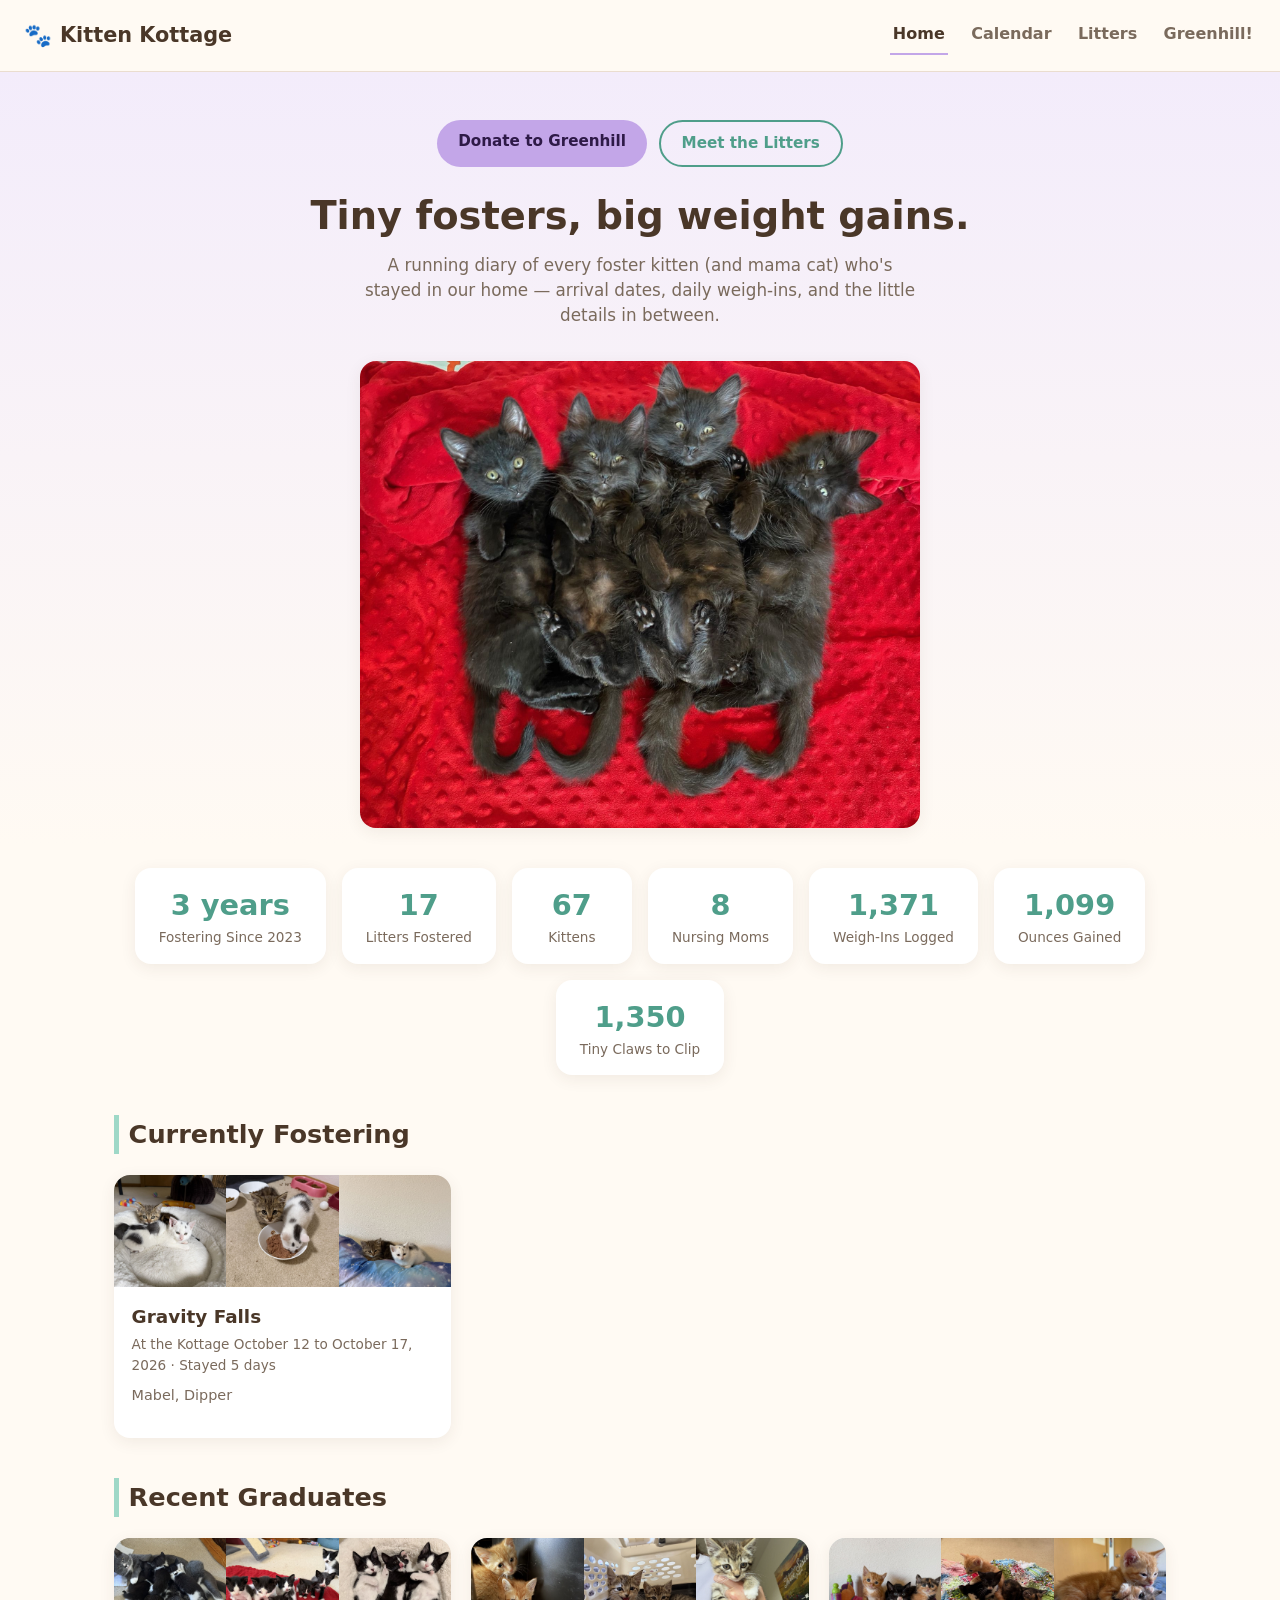
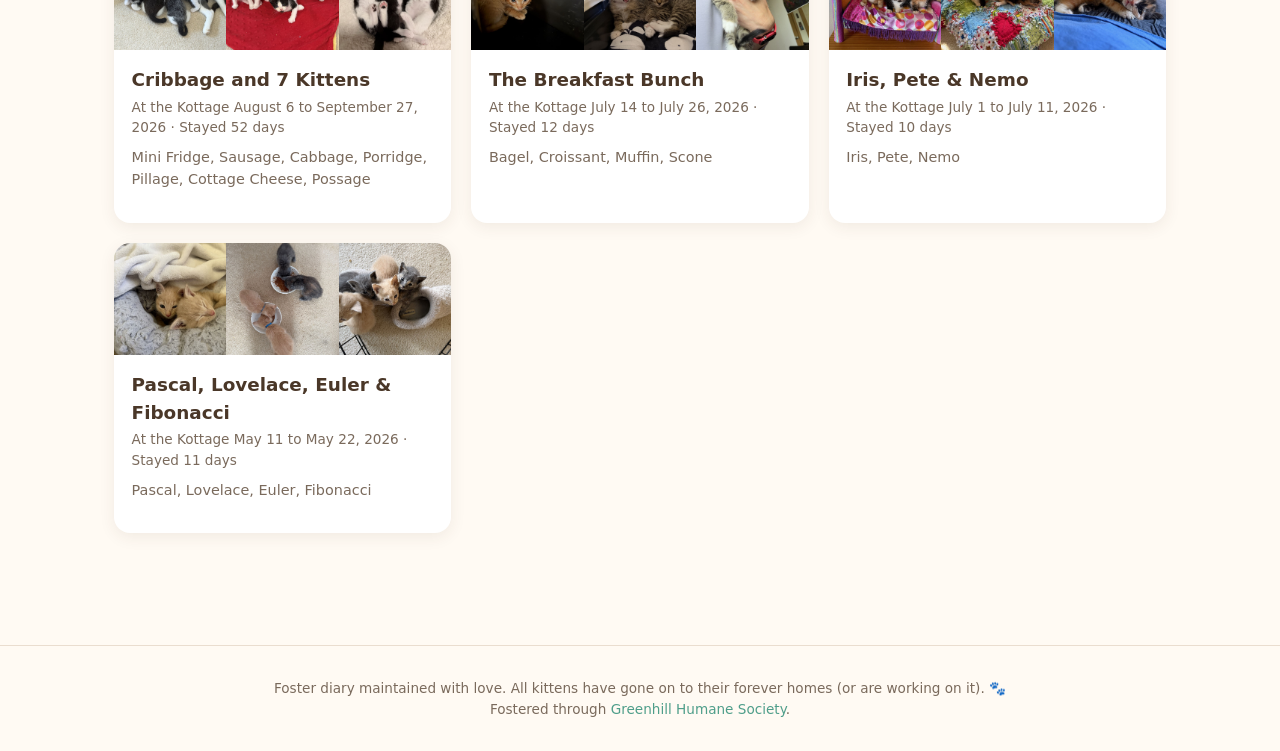
==== index.html @ db10ff48 "Add a grown-up card for Nami (formerly Lea) on the April litter page Optimized and EXIF-stripped adu" ====
<!DOCTYPE html>
<html lang="en">
<head>
<!-- Google tag (gtag.js) -->
<script async src="https://www.googletagmanager.com/gtag/js?id=G-9P6FNTDQVV"></script>
<script>
  window.dataLayer = window.dataLayer || [];
  function gtag(){dataLayer.push(arguments);}
  gtag('js', new Date());

  gtag('config', 'G-9P6FNTDQVV');
</script>
<meta charset="UTF-8">
<meta name="viewport" content="width=device-width, initial-scale=1.0">
<title>Kitten Kottage — Foster Kitten Diary</title>
<link rel="stylesheet" href="css/style.css?v=36">
</head>
<body>

<header class="site-header">
  <div class="brand"><span class="paw">🐾</span> Kitten Kottage</div>
  <nav class="site-nav">
    <a href="index.html" class="active">Home</a>
    <a href="calendar.html">Calendar</a>
    <a href="litters.html">Litters</a>
    <a href="about.html">Greenhill!</a>
  </nav>
</header>

<div class="hero">
  <div class="hero-pills">
    <a class="btn" href="https://www.green-hill.org/donate/" target="_blank" rel="noopener">Donate to Greenhill</a>
    <a class="btn secondary" href="litters.html">Meet the Litters</a>
  </div>
  <h1>Tiny fosters, big weight gains.</h1>
  <p>A running diary of every foster kitten (and mama cat) who's stayed in our home — arrival dates, daily weigh-ins, and the little details in between.</p>
  <img class="hero-photo" src="images/void-kittens/2024-05-18_IMG_7731.jpeg" alt="Four black kittens from the Void Kittens litter asleep on their backs on a red blanket">
</div>

<main>
  <section id="stats">
    <div class="stats-row" id="stats-row"></div>
  </section>

  <section>
    <h2>Currently Fostering</h2>
    <div class="card-grid" id="current-litter-card"></div>
  </section>

  <section>
    <h2>Recent Graduates</h2>
    <div class="card-grid" id="recent-litters"></div>
  </section>
</main>

<footer>
  Foster diary maintained with love. All kittens have gone on to their forever homes (or are working on it). 🐾<br>Fostered through <a href="https://www.green-hill.org/" target="_blank" rel="noopener">Greenhill Humane Society</a>.
</footer>

<script src="js/kittens-data.js?v=36"></script>
<script src="js/photos-data.js?v=36"></script>
<script src="js/photos-extra.js?v=36"></script>
<script src="js/photo-overrides.js?v=36"></script>
<script src="js/utils.js?v=36"></script>
<script>
(function () {
  const totalLitters = KITTENS_DATA.length;
  const totalKittens = KITTENS_DATA.reduce((sum, b) => sum + b.kittens.length, 0);
  const totalMoms = KITTENS_DATA.filter(b => b.mom).length;
  const totalWeighIns = KITTENS_DATA.reduce((sum, b) => {
    const kitCount = b.kittens.reduce((s, k) => s + k.weights.length, 0);
    const momCount = b.mom ? b.mom.weights.length : 0;
    return sum + kitCount + momCount;
  }, 0);

  // Net change from each kitten's first to last weigh-in, summed (moms excluded).
  const ouncesGained = Math.round(KITTENS_DATA.reduce((sum, b) => sum + b.kittens.reduce((s, k) => {
    const w = [...k.weights].sort((a, b) => a.date.localeCompare(b.date));
    return s + (w[w.length - 1].oz - w[0].oz);
  }, 0), 0));

  const earliestArrival = KITTENS_DATA.reduce((min, b) => b.arrival < min ? b.arrival : min, KITTENS_DATA[0].arrival);
  const fosteringLabel = formatDuration(new Date(earliestArrival + "T00:00:00"), new Date());

  document.getElementById("stats-row").innerHTML = `
    <div class="stat-card"><div class="num">${fosteringLabel}</div><div class="label">Fostering Since ${new Date(earliestArrival + "T00:00:00").getFullYear()}</div></div>
    <div class="stat-card"><div class="num">${totalLitters}</div><div class="label">Litters Fostered</div></div>
    <div class="stat-card"><div class="num">${totalKittens}</div><div class="label">Kittens</div></div>
    <div class="stat-card"><div class="num">${totalMoms}</div><div class="label">Nursing Moms</div></div>
    <div class="stat-card"><div class="num">${totalWeighIns.toLocaleString()}</div><div class="label">Weigh-Ins Logged</div></div>
    <div class="stat-card"><div class="num">${ouncesGained.toLocaleString()}</div><div class="label">Ounces Gained</div></div>
    <div class="stat-card"><div class="num">${((totalKittens + totalMoms) * 18).toLocaleString()}</div><div class="label">Tiny Claws to Clip</div></div>
  `;

  const sorted = [...KITTENS_DATA].sort((a, b) => b.arrival.localeCompare(a.arrival));
  const current = sorted[0];
  const rest = sorted.slice(1, 5);

  function card(batch) {
    const names = batch.kittens.map(k => k.name).join(", ");
    return `
      <a class="litter-card" href="litter.html?id=${encodeURIComponent(batch.id)}" style="text-decoration:none;color:inherit;">
        <div class="photo-row">${photoRow(batch.id, 3)}</div>
        <div class="body">
          <h3>${batch.label}</h3>
          <div class="arrival-date">${kottageLine(batch)}</div>
          <div class="kitten-names">${names}</div>
        </div>
      </a>`;
  }

  document.getElementById("current-litter-card").innerHTML = card(current);
  document.getElementById("recent-litters").innerHTML = rest.map(card).join("");
})();
</script>
</body>
</html>
---- css/style.css ----
:root {
  --purple: #c3a6e8;
  --purple-light: #f3ecfb;
  --cream: #fffaf3;
  --ink: #4a3728;
  --ink-soft: #7a6a5c;
  --mint: #9fd8c7;
  --mint-dark: #4f9e8a;
  --pink: #f4a6b7;
  --line: #eaddcf;
  --card-shadow: 0 4px 16px rgba(74, 55, 40, 0.08);
  --radius: 16px;
  color-scheme: light;
}

* { box-sizing: border-box; }

body {
  margin: 0;
  font-family: "Segoe UI", system-ui, -apple-system, sans-serif;
  background: var(--cream);
  color: var(--ink);
  line-height: 1.5;
}

a { color: var(--mint-dark); text-decoration: none; }
a:hover { text-decoration: underline; }

img { max-width: 100%; display: block; }

.site-header {
  display: flex;
  align-items: center;
  justify-content: space-between;
  padding: 1rem 1.5rem;
  background: var(--cream);
  border-bottom: 1px solid var(--line);
  position: sticky;
  top: 0;
  z-index: 20;
  flex-wrap: wrap;
  gap: 0.75rem;
}

.brand {
  display: flex;
  align-items: center;
  gap: 0.5rem;
  font-size: 1.3rem;
  font-weight: 700;
  color: var(--ink);
}
.brand .paw { font-size: 1.4rem; }

.site-nav {
  display: flex;
  gap: 1.25rem;
  flex-wrap: wrap;
}

.site-nav a {
  color: var(--ink-soft);
  font-weight: 600;
  padding: 0.4rem 0.2rem;
  border-bottom: 2px solid transparent;
}
.site-nav a:hover, .site-nav a.active {
  color: var(--ink);
  border-bottom-color: var(--purple);
  text-decoration: none;
}

main { max-width: 1100px; margin: 0 auto; padding: 1.5rem; }

.hero {
  text-align: center;
  padding: 3rem 1.5rem 1rem;
  background: linear-gradient(180deg, var(--purple-light), var(--cream));
}
.hero h1 { font-size: 2.4rem; margin: 0 0 0.5rem; }
.hero p { max-width: 560px; margin: 0 auto; color: var(--ink-soft); font-size: 1.05rem; }
.hero-pills { margin-bottom: 1.25rem; display: flex; gap: 0.75rem; justify-content: center; flex-wrap: wrap; }
.hero-photo {
  display: block;
  width: 100%;
  max-width: 560px;
  margin: 2rem auto 0;
  border-radius: var(--radius);
  box-shadow: var(--card-shadow);
}

.btn {
  display: inline-block;
  padding: 0.65rem 1.3rem;
  border-radius: 999px;
  background: var(--purple);
  color: #2e1a47;
  font-weight: 700;
  border: none;
  cursor: pointer;
  font-size: 0.95rem;
}
.btn:hover { background: #ae8ddb; text-decoration: none; }
.btn.secondary { background: transparent; border: 2px solid var(--mint-dark); color: var(--mint-dark); }
.btn.secondary:hover { background: var(--mint); border-color: var(--mint); color: #14382f; }

section { margin: 2.5rem 0; }
h2 { font-size: 1.6rem; border-left: 5px solid var(--mint); padding-left: 0.6rem; }

.stats-row {
  display: flex;
  gap: 1rem;
  justify-content: center;
  flex-wrap: wrap;
}
#stats { margin-top: 0; }
.stat-card {
  background: white;
  border-radius: var(--radius);
  box-shadow: var(--card-shadow);
  padding: 1rem 1.5rem;
  text-align: center;
  min-width: 120px;
}
.stat-card .num { font-size: 1.8rem; font-weight: 800; color: var(--mint-dark); }
.stat-card .label { font-size: 0.85rem; color: var(--ink-soft); }

.card-grid {
  display: grid;
  grid-template-columns: repeat(auto-fill, minmax(260px, 1fr));
  gap: 1.25rem;
}

.litter-card {
  background: white;
  border-radius: var(--radius);
  box-shadow: var(--card-shadow);
  overflow: hidden;
  display: flex;
  flex-direction: column;
}
.photo-row {
  display: grid;
  grid-template-columns: repeat(3, 1fr);
}
.placeholder-photo {
  aspect-ratio: 1;
  background: var(--purple-light);
  display: flex;
  align-items: center;
  justify-content: center;
  font-size: 1.8rem;
  border: 1px dashed var(--line);
}
img.placeholder-photo { border: none; width: 100%; height: 100%; }

.photo-gallery {
  display: grid;
  grid-template-columns: repeat(auto-fill, minmax(140px, 1fr));
  gap: 0.6rem;
}
.photo-gallery img {
  width: 100%;
  aspect-ratio: 1;
  object-fit: cover;
  border-radius: 10px;
  box-shadow: var(--card-shadow);
}
.litter-card .body { padding: 1rem 1.1rem 1.2rem; }
.litter-card h3 { margin: 0 0 0.2rem; font-size: 1.15rem; }
.litter-card .arrival-date { color: var(--ink-soft); font-size: 0.85rem; margin-bottom: 0.6rem; }
.litter-card .kitten-names { font-size: 0.9rem; color: var(--ink-soft); margin-bottom: 0.8rem; }
.badge {
  display: inline-block;
  background: var(--mint);
  color: #14382f;
  font-size: 0.75rem;
  font-weight: 700;
  padding: 0.15rem 0.6rem;
  border-radius: 999px;
  margin-bottom: 0.5rem;
}

footer {
  text-align: center;
  padding: 2rem 1rem;
  color: var(--ink-soft);
  font-size: 0.85rem;
  border-top: 1px solid var(--line);
  margin-top: 3rem;
}

/* Calendar */
.calendar-header {
  display: flex;
  align-items: center;
  justify-content: space-between;
  margin-bottom: 1rem;
}
.calendar-header h2 { border: none; padding: 0; margin: 0; font-size: 1.5rem; }
.calendar-nav { display: flex; gap: 0.5rem; align-items: center; }
.calendar-nav button {
  background: white;
  border: 1px solid var(--line);
  border-radius: 8px;
  padding: 0.4rem 0.8rem;
  cursor: pointer;
  font-size: 1rem;
}
.calendar-nav button:hover { background: var(--purple-light); }

.legend { display: flex; gap: 1.25rem; flex-wrap: wrap; margin-bottom: 1rem; font-size: 0.85rem; color: var(--ink-soft); }
.legend span { display: inline-flex; align-items: center; gap: 0.35rem; }
.legend .dot { width: 10px; height: 10px; border-radius: 50%; display: inline-block; }
.dot.new { background: var(--pink); }
.dot.weigh { background: var(--mint-dark); }

.calendar-grid {
  display: grid;
  grid-template-columns: repeat(7, minmax(0, 1fr));
  gap: 4px;
  background: var(--line);
  border: 1px solid var(--line);
  border-radius: var(--radius);
  overflow: hidden;
}
.calendar-grid .dow {
  background: var(--purple-light);
  text-align: center;
  font-size: 0.75rem;
  font-weight: 700;
  padding: 0.4rem 0;
  color: var(--ink-soft);
}
.day-cell {
  background: white;
  min-height: 90px;
  min-width: 0;
  padding: 0.35rem;
  font-size: 0.75rem;
  cursor: pointer;
  display: flex;
  flex-direction: column;
  gap: 0.2rem;
  overflow: hidden;
}
.day-cell:hover { background: var(--purple-light); }
.day-cell.empty { background: #f7f3ec; cursor: default; }
.day-cell .day-num { font-weight: 700; color: var(--ink-soft); }
.day-cell.today .day-num {
  background: var(--purple);
  color: #2e1a47;
  border-radius: 50%;
  width: 20px;
  height: 20px;
  display: inline-flex;
  align-items: center;
  justify-content: center;
}
.day-tag {
  font-size: 0.65rem;
  border-radius: 5px;
  padding: 1px 4px;
  display: inline-block;
  line-height: 1.3;
}
.day-tag.new { background: var(--pink); color: #5c1930; }
.day-tag.weigh { background: var(--mint); color: #14382f; }

.day-modal-backdrop {
  position: fixed; inset: 0;
  background: rgba(74, 55, 40, 0.35);
  display: none;
  align-items: center;
  justify-content: center;
  z-index: 50;
  padding: 1rem;
}
.day-modal-backdrop.open { display: flex; }
.day-modal {
  background: white;
  border-radius: var(--radius);
  max-width: 420px;
  width: 100%;
  max-height: 80vh;
  overflow-y: auto;
  padding: 1.25rem 1.4rem;
  box-shadow: 0 10px 40px rgba(0,0,0,0.2);
}
.day-modal h3 { margin-top: 0; }
.day-modal .close-btn {
  float: right;
  background: none;
  border: none;
  font-size: 1.2rem;
  cursor: pointer;
  color: var(--ink-soft);
}
.weigh-entry { display: flex; justify-content: space-between; padding: 0.3rem 0; border-bottom: 1px solid var(--line); font-size: 0.9rem; }
.weigh-entry:last-child { border-bottom: none; }

/* Litter detail */
.litter-detail-header { display: flex; gap: 1.5rem; flex-wrap: wrap; align-items: flex-start; }
.kitten-detail-card {
  background: white;
  border-radius: var(--radius);
  box-shadow: var(--card-shadow);
  padding: 1rem 1.2rem;
  margin-bottom: 1.25rem;
}
.kitten-detail-card h4 { margin: 0 0 0.3rem; }
.kitten-detail-card .meta { color: var(--ink-soft); font-size: 0.85rem; margin-bottom: 0.6rem; }
.sparkline { width: 100%; height: 70px; }

.food-notes {
  background: var(--mint);
  color: #14382f;
  border-radius: 10px;
  padding: 0.5rem 0.8rem;
  font-size: 0.85rem;
  margin-top: 0.5rem;
}

@media (max-width: 640px) {
  .day-cell { min-height: 64px; font-size: 0.65rem; }
  .hero h1 { font-size: 1.8rem; }
  .litter-detail-header { flex-direction: column; }
}

.memorial {
  display: flex;
  gap: 1.25rem;
  align-items: center;
  background: var(--purple-light);
  border: 1px solid var(--line);
  border-radius: var(--radius);
  padding: 1.1rem 1.25rem;
}
.memorial img { width: 160px; height: 160px; object-fit: cover; border-radius: 12px; flex-shrink: 0; }
.memorial h2 { margin: 0 0 0.4rem; border: none; padding: 0; font-size: 1.25rem; }
.memorial p { margin: 0; }
@media (max-width: 640px) {
  .memorial { flex-direction: column; align-items: flex-start; }
  .memorial img { width: 100%; height: auto; max-height: 260px; }
}

.grown-up img { display: block; width: 100%; max-width: 320px; border-radius: 12px; margin: 0.5rem 0; }
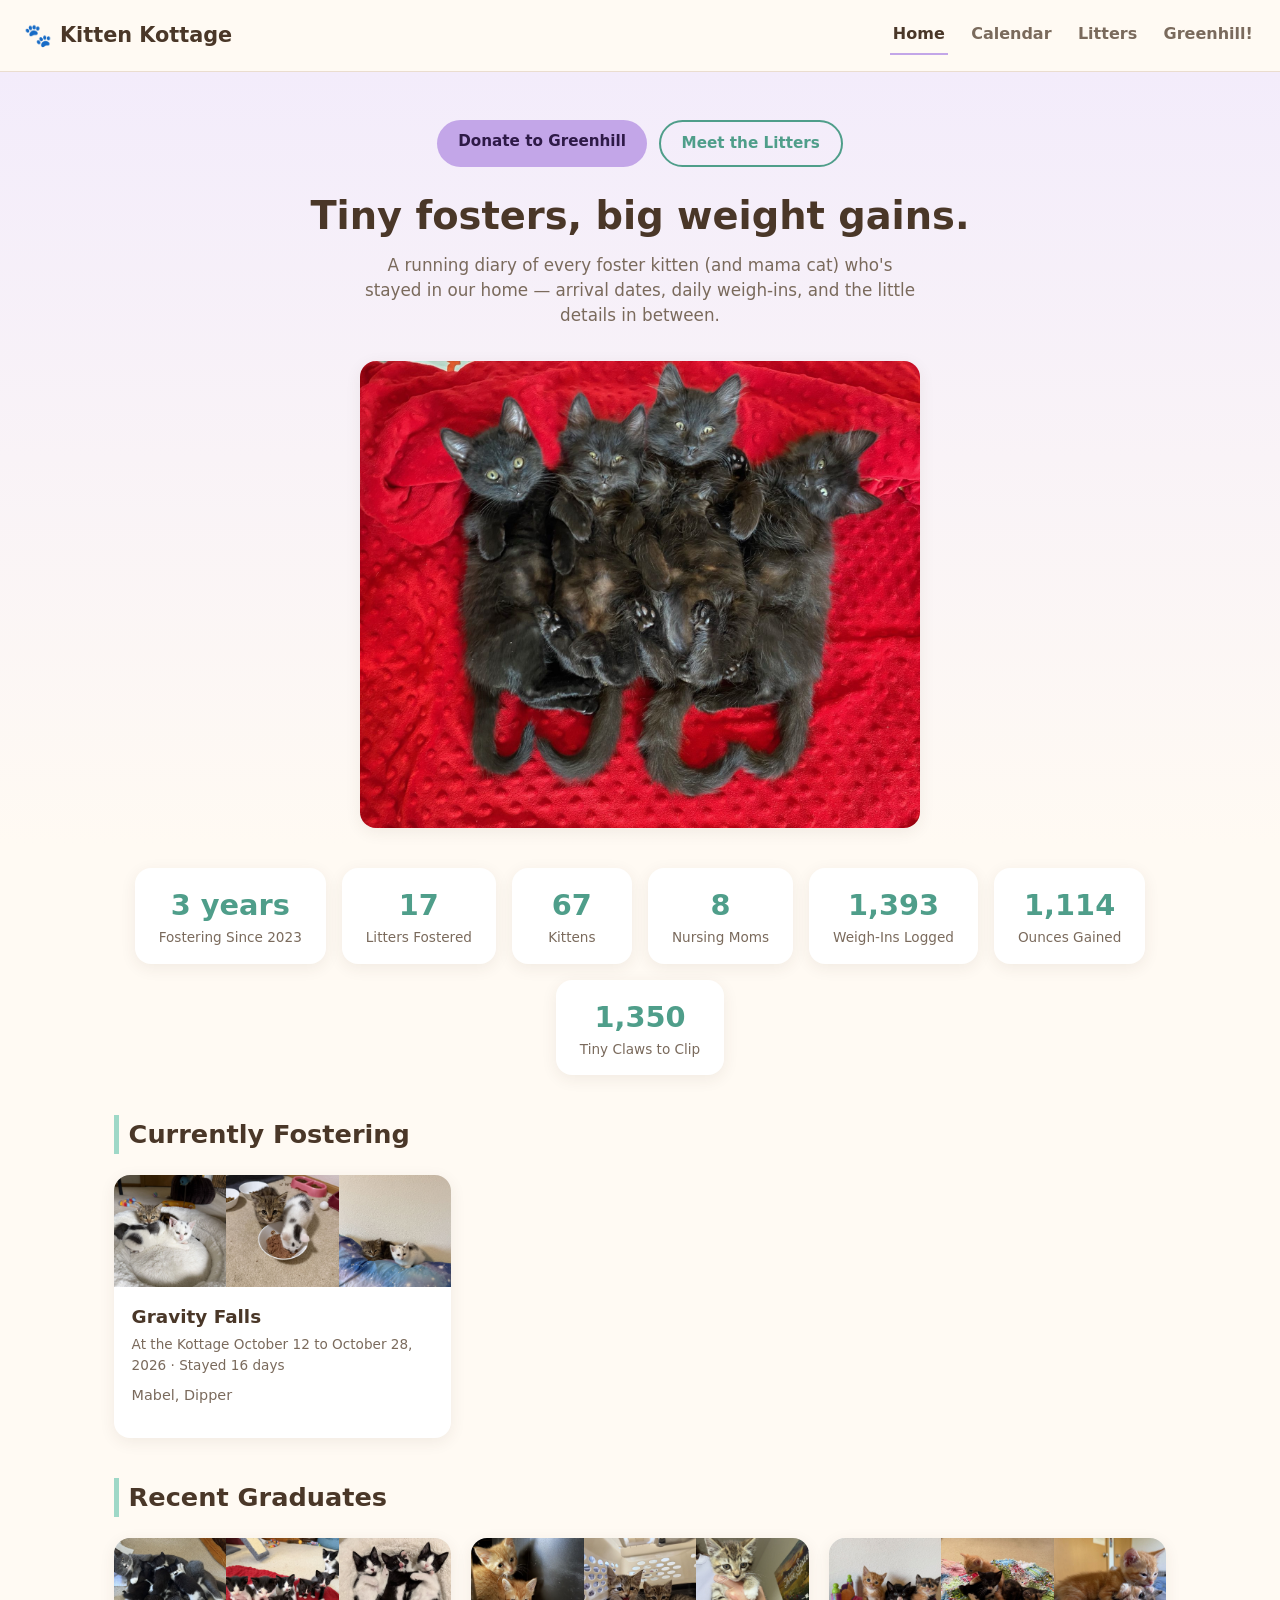
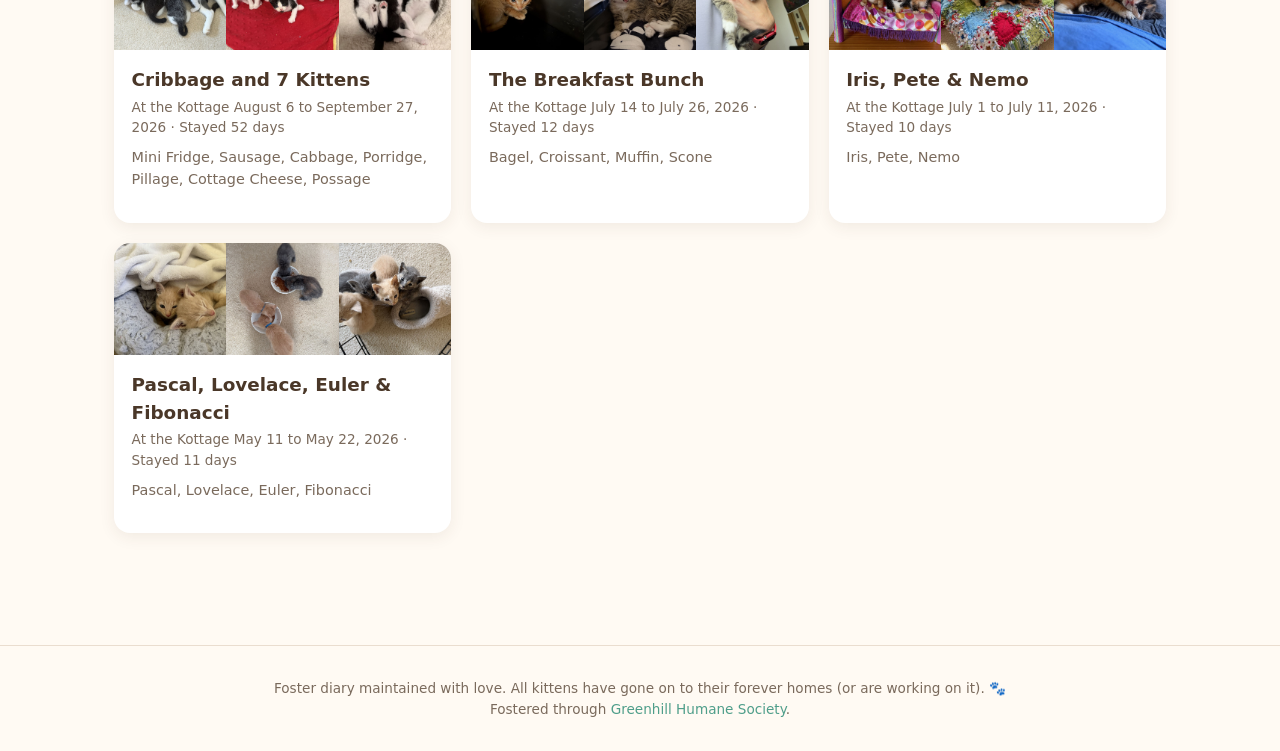
==== commit fdfa1c41: "Add Gravity Falls weigh-ins through 10/28 and favorite kibble note Co-Authored-By: Claude Sonnet 5.5" ====
--- a/index.html
+++ b/index.html
@@ -13,7 +13,7 @@
 <meta charset="UTF-8">
 <meta name="viewport" content="width=device-width, initial-scale=1.0">
 <title>Kitten Kottage — Foster Kitten Diary</title>
-<link rel="stylesheet" href="css/style.css?v=36">
+<link rel="stylesheet" href="css/style.css?v=40">
 </head>
 <body>
 
@@ -57,11 +57,11 @@
   Foster diary maintained with love. All kittens have gone on to their forever homes (or are working on it). 🐾<br>Fostered through <a href="https://www.green-hill.org/" target="_blank" rel="noopener">Greenhill Humane Society</a>.
 </footer>
 
-<script src="js/kittens-data.js?v=36"></script>
-<script src="js/photos-data.js?v=36"></script>
-<script src="js/photos-extra.js?v=36"></script>
-<script src="js/photo-overrides.js?v=36"></script>
-<script src="js/utils.js?v=36"></script>
+<script src="js/kittens-data.js?v=40"></script>
+<script src="js/photos-data.js?v=40"></script>
+<script src="js/photos-extra.js?v=40"></script>
+<script src="js/photo-overrides.js?v=40"></script>
+<script src="js/utils.js?v=40"></script>
 <script>
 (function () {
   const totalLitters = KITTENS_DATA.length;
--- a/css/style.css
+++ b/css/style.css
@@ -344,4 +344,5 @@
   .memorial img { width: 100%; height: auto; max-height: 260px; }
 }
 
-.grown-up img { display: block; width: 100%; max-width: 320px; border-radius: 12px; margin: 0.5rem 0; }
+.adoption { background: #e8f6f1; }
+.adoption .badge { margin-bottom: 0.4rem; }
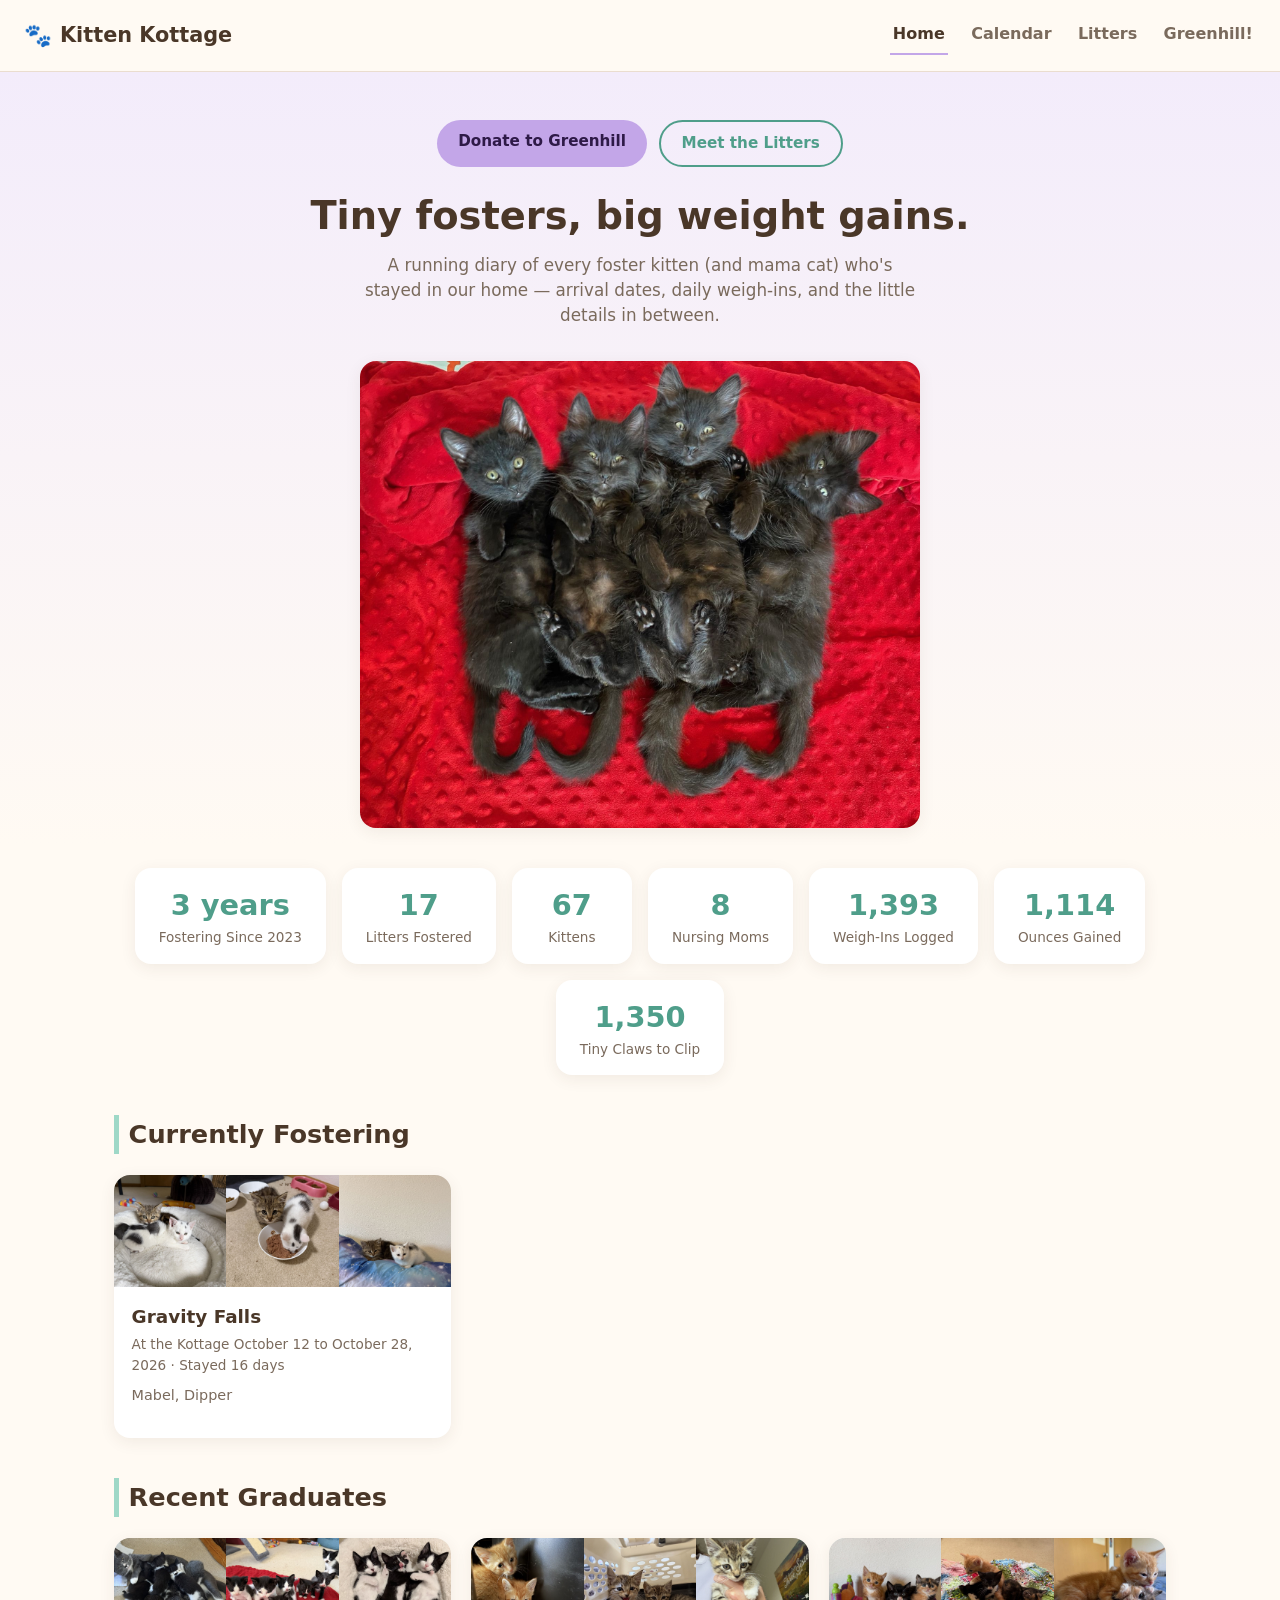
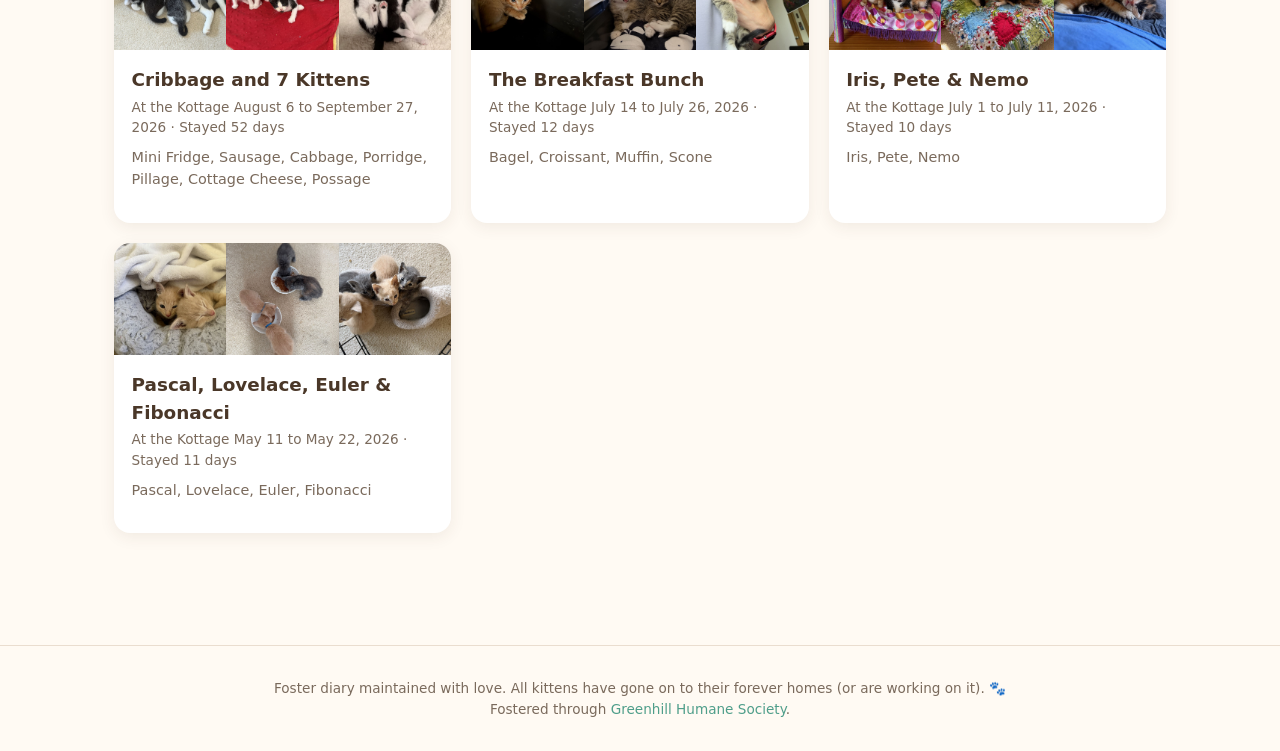
==== commit 9159129c: "Add 3 photos to Gravity Falls and note the 10/28 return Optimized and EXIF/GPS stripped via scripts/" ====
--- a/index.html
+++ b/index.html
@@ -13,7 +13,7 @@
 <meta charset="UTF-8">
 <meta name="viewport" content="width=device-width, initial-scale=1.0">
 <title>Kitten Kottage — Foster Kitten Diary</title>
-<link rel="stylesheet" href="css/style.css?v=40">
+<link rel="stylesheet" href="css/style.css?v=41">
 </head>
 <body>
 
@@ -57,11 +57,11 @@
   Foster diary maintained with love. All kittens have gone on to their forever homes (or are working on it). 🐾<br>Fostered through <a href="https://www.green-hill.org/" target="_blank" rel="noopener">Greenhill Humane Society</a>.
 </footer>
 
-<script src="js/kittens-data.js?v=40"></script>
-<script src="js/photos-data.js?v=40"></script>
-<script src="js/photos-extra.js?v=40"></script>
-<script src="js/photo-overrides.js?v=40"></script>
-<script src="js/utils.js?v=40"></script>
+<script src="js/kittens-data.js?v=41"></script>
+<script src="js/photos-data.js?v=41"></script>
+<script src="js/photos-extra.js?v=41"></script>
+<script src="js/photo-overrides.js?v=41"></script>
+<script src="js/utils.js?v=41"></script>
 <script>
 (function () {
   const totalLitters = KITTENS_DATA.length;
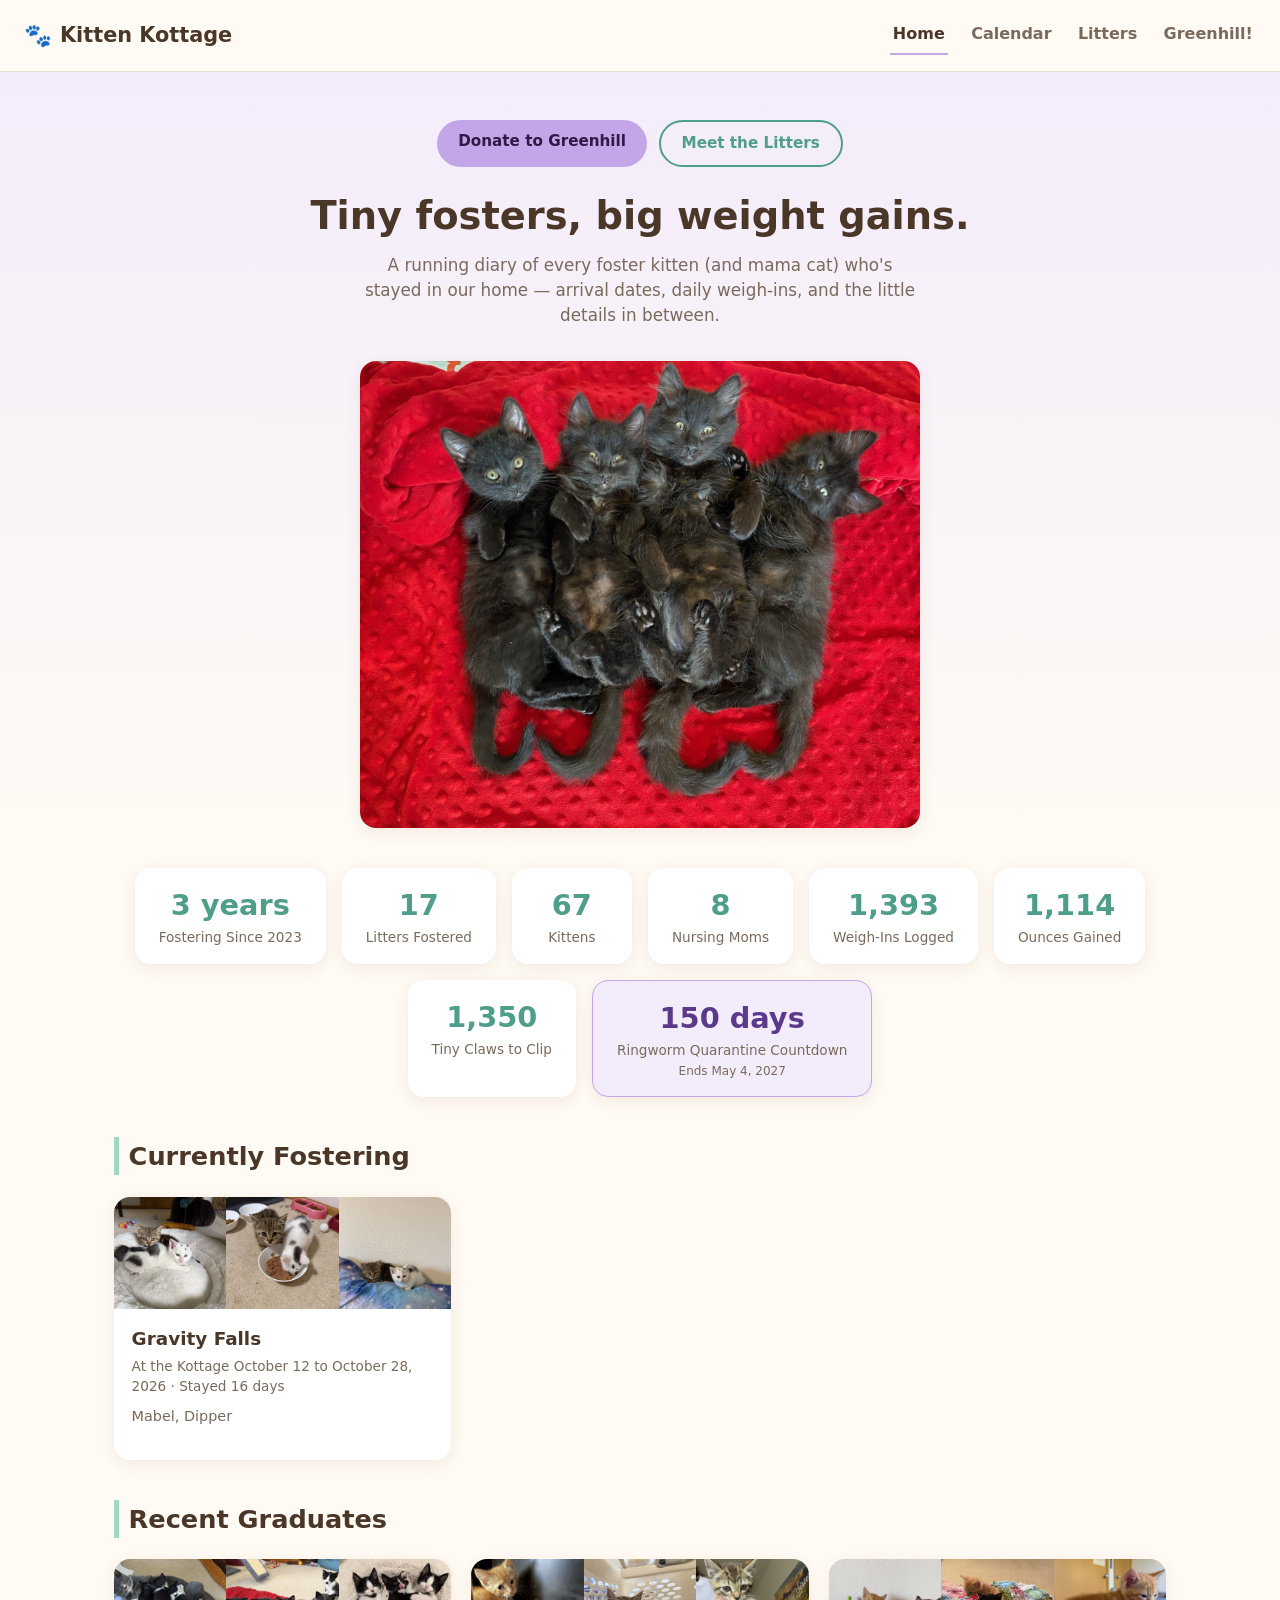
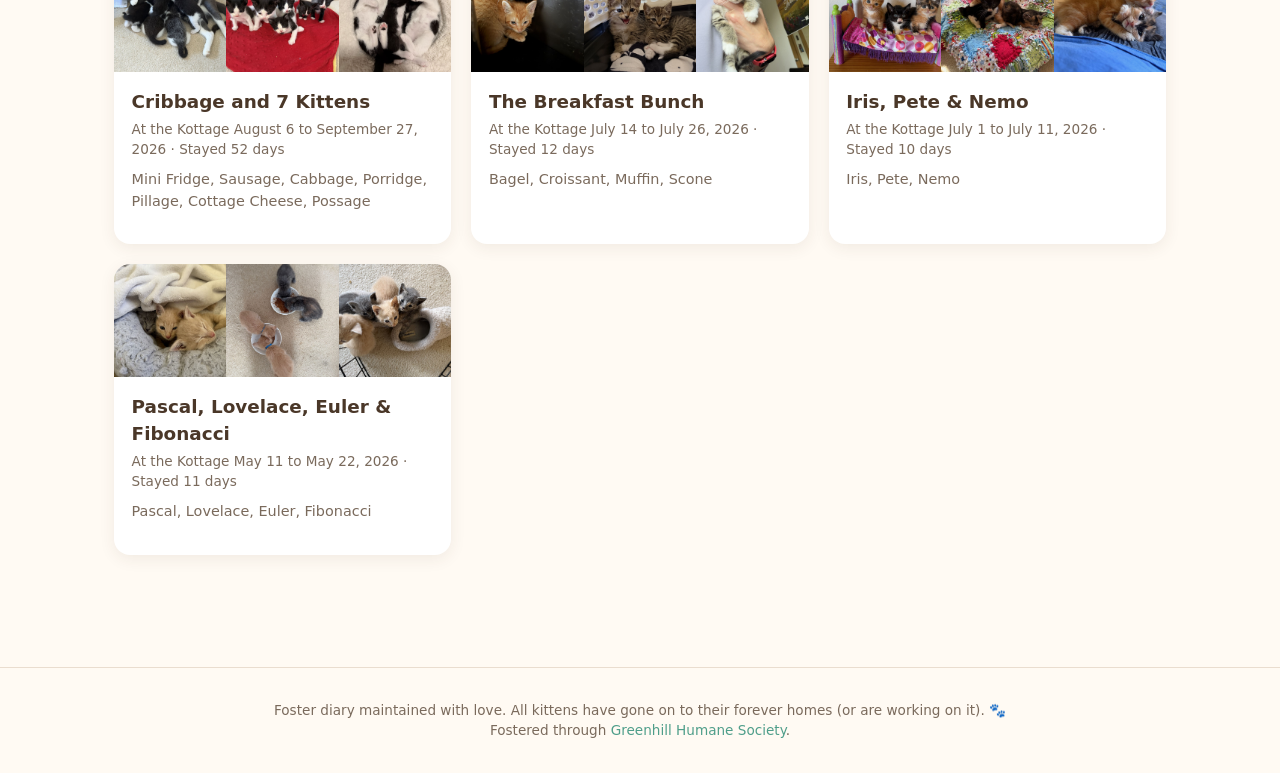
==== commit 7a165012: "Add a ringworm quarantine countdown tile to the home page Counts down whole days to six months after" ====
--- a/index.html
+++ b/index.html
@@ -13,7 +13,7 @@
 <meta charset="UTF-8">
 <meta name="viewport" content="width=device-width, initial-scale=1.0">
 <title>Kitten Kottage — Foster Kitten Diary</title>
-<link rel="stylesheet" href="css/style.css?v=41">
+<link rel="stylesheet" href="css/style.css?v=42">
 </head>
 <body>
 
@@ -57,11 +57,11 @@
   Foster diary maintained with love. All kittens have gone on to their forever homes (or are working on it). 🐾<br>Fostered through <a href="https://www.green-hill.org/" target="_blank" rel="noopener">Greenhill Humane Society</a>.
 </footer>
 
-<script src="js/kittens-data.js?v=41"></script>
-<script src="js/photos-data.js?v=41"></script>
-<script src="js/photos-extra.js?v=41"></script>
-<script src="js/photo-overrides.js?v=41"></script>
-<script src="js/utils.js?v=41"></script>
+<script src="js/kittens-data.js?v=42"></script>
+<script src="js/photos-data.js?v=42"></script>
+<script src="js/photos-extra.js?v=42"></script>
+<script src="js/photo-overrides.js?v=42"></script>
+<script src="js/utils.js?v=42"></script>
 <script>
 (function () {
   const totalLitters = KITTENS_DATA.length;
@@ -79,6 +79,17 @@
     return s + (w[w.length - 1].oz - w[0].oz);
   }, 0), 0));
 
+  // Ringworm quarantine: six months from 11/4/26, counted down in whole days.
+  const QUARANTINE_START = "2026-11-04";
+  const quarantineEnd = new Date(QUARANTINE_START + "T00:00:00");
+  quarantineEnd.setMonth(quarantineEnd.getMonth() + 6);
+  const now = new Date();
+  const daysLeft = Math.ceil((quarantineEnd - new Date(now.getFullYear(), now.getMonth(), now.getDate())) / 86400000);
+  const quarantineEndLabel = quarantineEnd.toLocaleDateString(undefined, { year: "numeric", month: "long", day: "numeric" });
+  const quarantineTile = daysLeft > 0
+    ? `<div class="stat-card quarantine"><div class="num">${daysLeft} ${daysLeft === 1 ? "day" : "days"}</div><div class="label">Ringworm Quarantine Countdown</div><div class="sublabel">Ends ${quarantineEndLabel}</div></div>`
+    : `<div class="stat-card quarantine"><div class="num">Done!</div><div class="label">Ringworm Quarantine Countdown</div><div class="sublabel">Ended ${quarantineEndLabel}</div></div>`;
+
   const earliestArrival = KITTENS_DATA.reduce((min, b) => b.arrival < min ? b.arrival : min, KITTENS_DATA[0].arrival);
   const fosteringLabel = formatDuration(new Date(earliestArrival + "T00:00:00"), new Date());
 
@@ -90,6 +101,7 @@
     <div class="stat-card"><div class="num">${totalWeighIns.toLocaleString()}</div><div class="label">Weigh-Ins Logged</div></div>
     <div class="stat-card"><div class="num">${ouncesGained.toLocaleString()}</div><div class="label">Ounces Gained</div></div>
     <div class="stat-card"><div class="num">${((totalKittens + totalMoms) * 18).toLocaleString()}</div><div class="label">Tiny Claws to Clip</div></div>
+    ${quarantineTile}
   `;
 
   const sorted = [...KITTENS_DATA].sort((a, b) => b.arrival.localeCompare(a.arrival));
--- a/css/style.css
+++ b/css/style.css
@@ -346,3 +346,7 @@
 
 .adoption { background: #e8f6f1; }
 .adoption .badge { margin-bottom: 0.4rem; }
+
+.stat-card.quarantine { background: var(--purple-light); border: 1px solid var(--purple); }
+.stat-card.quarantine .num { color: #5b3a8c; }
+.stat-card .sublabel { font-size: 0.75rem; color: var(--ink-soft); margin-top: 0.1rem; }
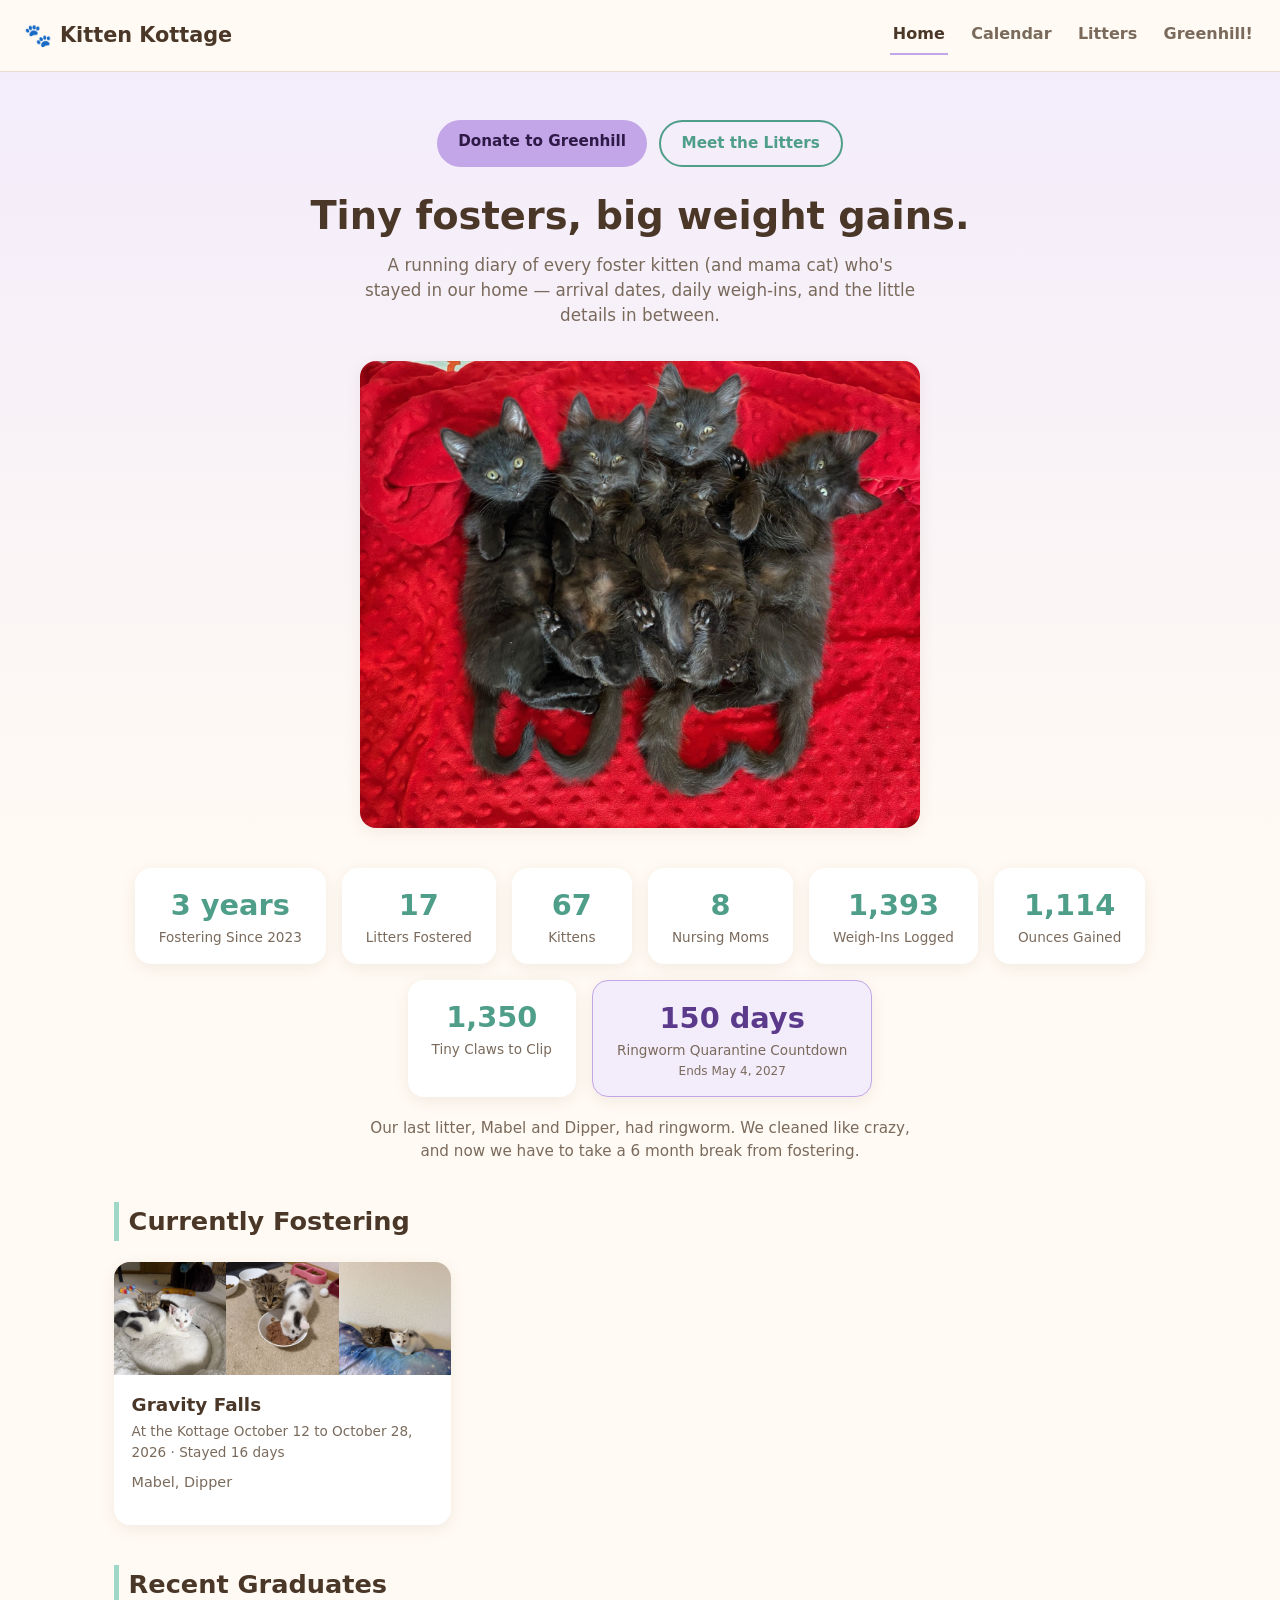
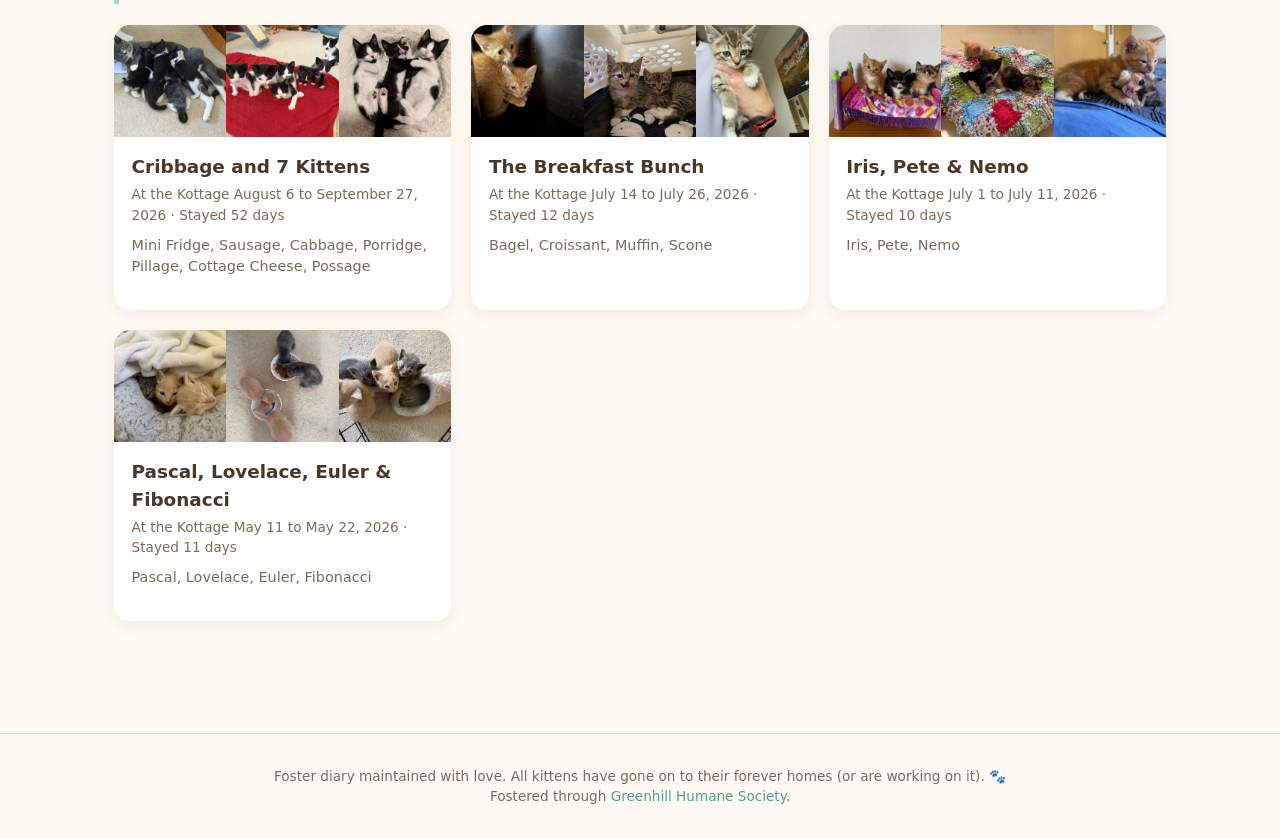
==== commit 4e81a174: "Add a ringworm and 6 month break note to the home and Gravity Falls pages Co-Authored-By: Claude Son" ====
--- a/index.html
+++ b/index.html
@@ -13,7 +13,7 @@
 <meta charset="UTF-8">
 <meta name="viewport" content="width=device-width, initial-scale=1.0">
 <title>Kitten Kottage — Foster Kitten Diary</title>
-<link rel="stylesheet" href="css/style.css?v=42">
+<link rel="stylesheet" href="css/style.css?v=43">
 </head>
 <body>
 
@@ -40,6 +40,7 @@
 <main>
   <section id="stats">
     <div class="stats-row" id="stats-row"></div>
+    <p class="quarantine-note">Our last litter, Mabel and Dipper, had ringworm. We cleaned like crazy, and now we have to take a 6 month break from fostering.</p>
   </section>
 
   <section>
@@ -57,11 +58,11 @@
   Foster diary maintained with love. All kittens have gone on to their forever homes (or are working on it). 🐾<br>Fostered through <a href="https://www.green-hill.org/" target="_blank" rel="noopener">Greenhill Humane Society</a>.
 </footer>
 
-<script src="js/kittens-data.js?v=42"></script>
-<script src="js/photos-data.js?v=42"></script>
-<script src="js/photos-extra.js?v=42"></script>
-<script src="js/photo-overrides.js?v=42"></script>
-<script src="js/utils.js?v=42"></script>
+<script src="js/kittens-data.js?v=43"></script>
+<script src="js/photos-data.js?v=43"></script>
+<script src="js/photos-extra.js?v=43"></script>
+<script src="js/photo-overrides.js?v=43"></script>
+<script src="js/utils.js?v=43"></script>
 <script>
 (function () {
   const totalLitters = KITTENS_DATA.length;
--- a/css/style.css
+++ b/css/style.css
@@ -350,3 +350,11 @@
 .stat-card.quarantine { background: var(--purple-light); border: 1px solid var(--purple); }
 .stat-card.quarantine .num { color: #5b3a8c; }
 .stat-card .sublabel { font-size: 0.75rem; color: var(--ink-soft); margin-top: 0.1rem; }
+
+.quarantine-note {
+  max-width: 560px;
+  margin: 1.25rem auto 0;
+  text-align: center;
+  color: var(--ink-soft);
+  font-size: 0.95rem;
+}
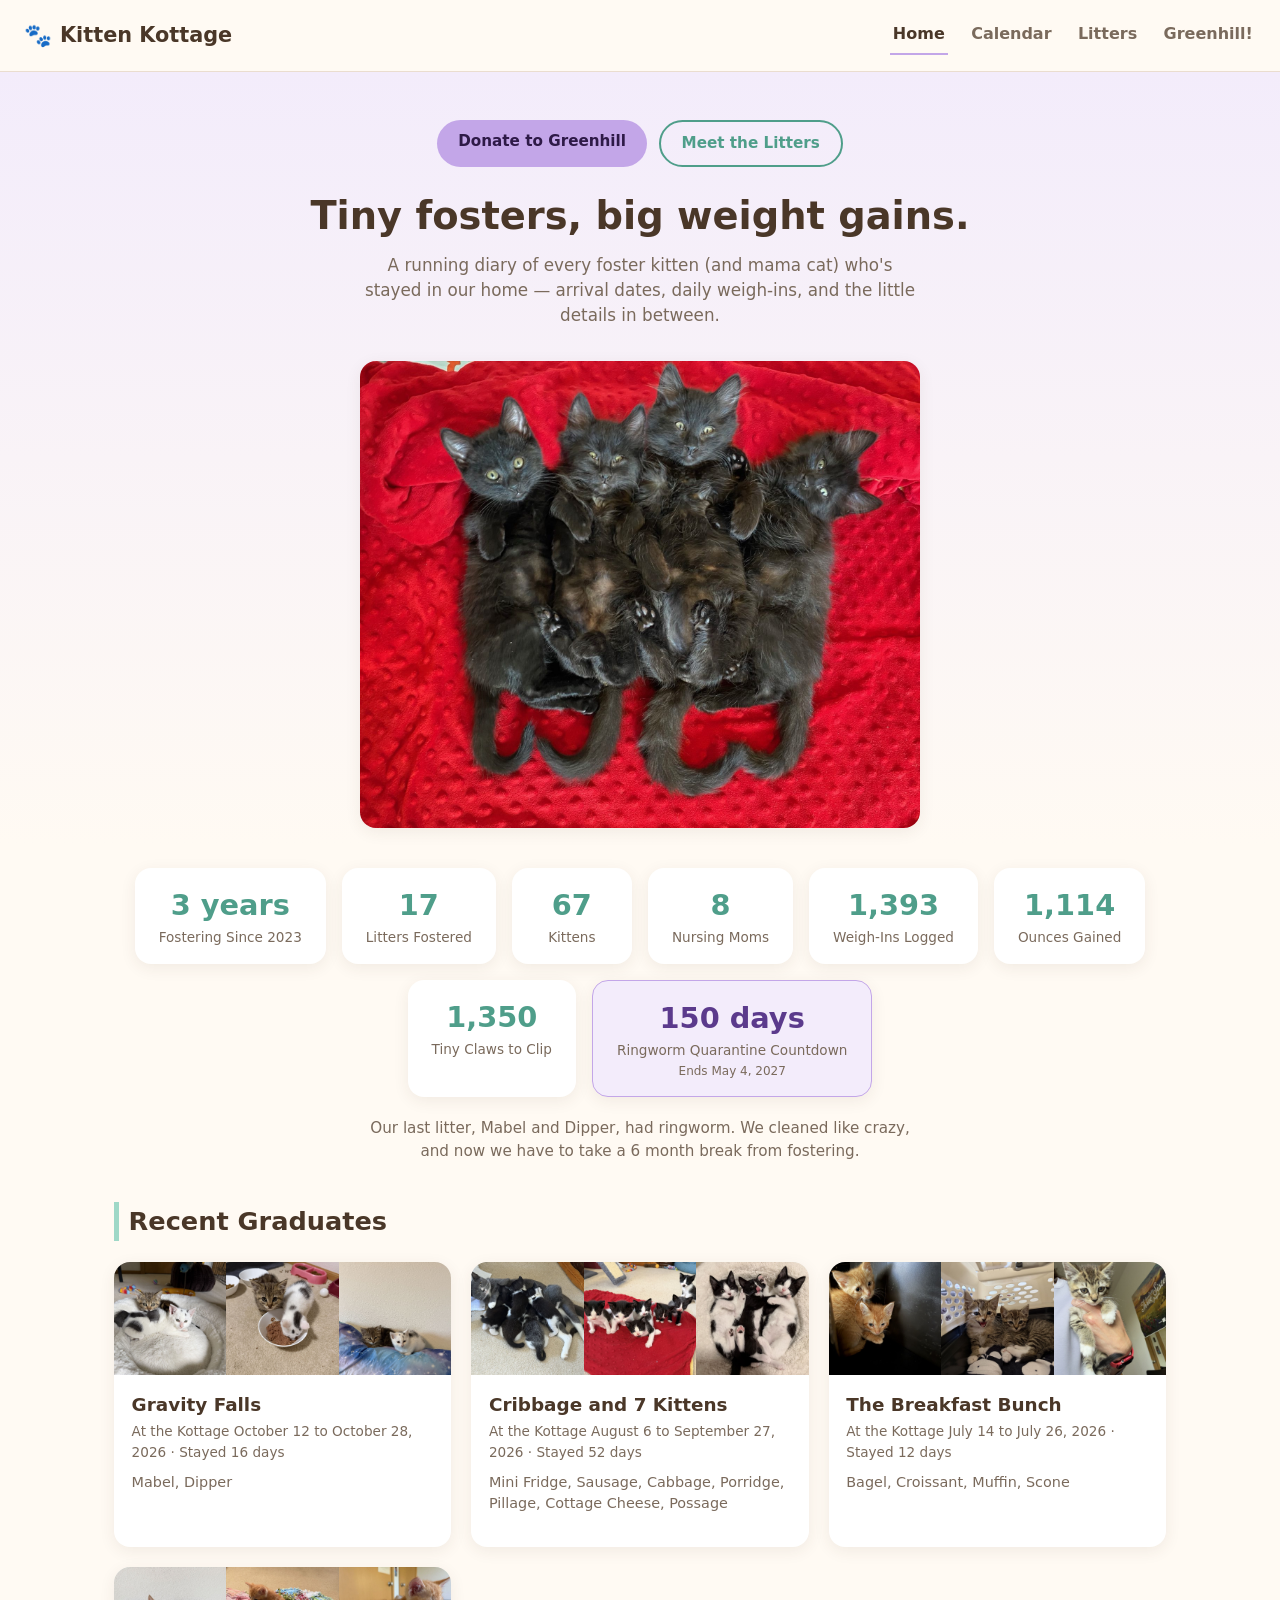
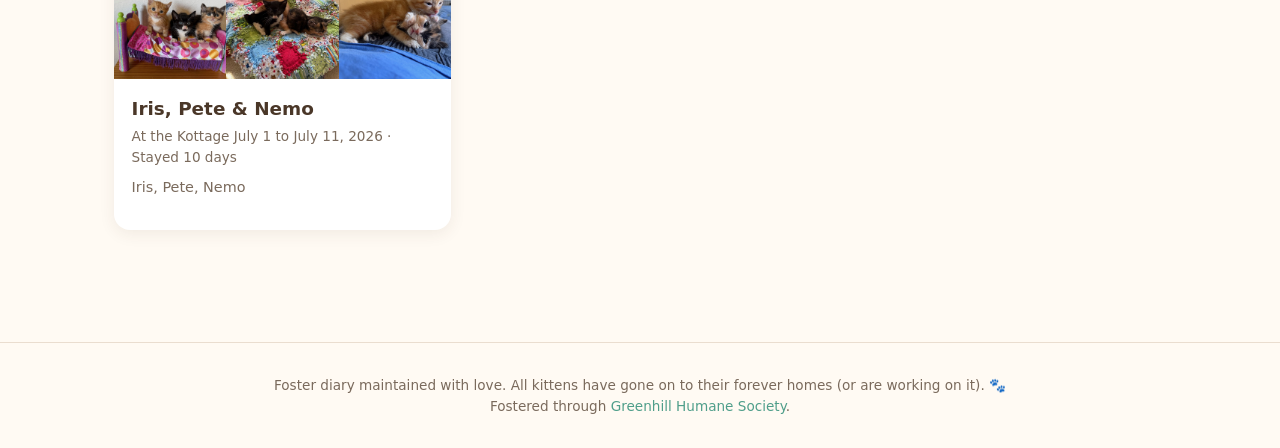
==== commit 0f299818: "Move Gravity Falls to Recent Graduates Currently Fostering now only appears while a litter is still " ====
--- a/index.html
+++ b/index.html
@@ -13,7 +13,7 @@
 <meta charset="UTF-8">
 <meta name="viewport" content="width=device-width, initial-scale=1.0">
 <title>Kitten Kottage — Foster Kitten Diary</title>
-<link rel="stylesheet" href="css/style.css?v=43">
+<link rel="stylesheet" href="css/style.css?v=44">
 </head>
 <body>
 
@@ -43,7 +43,7 @@
     <p class="quarantine-note">Our last litter, Mabel and Dipper, had ringworm. We cleaned like crazy, and now we have to take a 6 month break from fostering.</p>
   </section>
 
-  <section>
+  <section id="current-section">
     <h2>Currently Fostering</h2>
     <div class="card-grid" id="current-litter-card"></div>
   </section>
@@ -58,11 +58,11 @@
   Foster diary maintained with love. All kittens have gone on to their forever homes (or are working on it). 🐾<br>Fostered through <a href="https://www.green-hill.org/" target="_blank" rel="noopener">Greenhill Humane Society</a>.
 </footer>
 
-<script src="js/kittens-data.js?v=43"></script>
-<script src="js/photos-data.js?v=43"></script>
-<script src="js/photos-extra.js?v=43"></script>
-<script src="js/photo-overrides.js?v=43"></script>
-<script src="js/utils.js?v=43"></script>
+<script src="js/kittens-data.js?v=44"></script>
+<script src="js/photos-data.js?v=44"></script>
+<script src="js/photos-extra.js?v=44"></script>
+<script src="js/photo-overrides.js?v=44"></script>
+<script src="js/utils.js?v=44"></script>
 <script>
 (function () {
   const totalLitters = KITTENS_DATA.length;
@@ -106,8 +106,12 @@
   `;
 
   const sorted = [...KITTENS_DATA].sort((a, b) => b.arrival.localeCompare(a.arrival));
+  // The newest litter is "currently fostering" only while it is still being weighed;
+  // otherwise it moves into Recent Graduates and the section is hidden.
+  const newestInfo = stayInfo(sorted[0]);
+  const inResidence = !!(newestInfo && newestInfo.active);
   const current = sorted[0];
-  const rest = sorted.slice(1, 5);
+  const rest = inResidence ? sorted.slice(1, 5) : sorted.slice(0, 4);
 
   function card(batch) {
     const names = batch.kittens.map(k => k.name).join(", ");
@@ -122,7 +126,11 @@
       </a>`;
   }
 
-  document.getElementById("current-litter-card").innerHTML = card(current);
+  if (inResidence) {
+    document.getElementById("current-litter-card").innerHTML = card(current);
+  } else {
+    document.getElementById("current-section").hidden = true;
+  }
   document.getElementById("recent-litters").innerHTML = rest.map(card).join("");
 })();
 </script>
